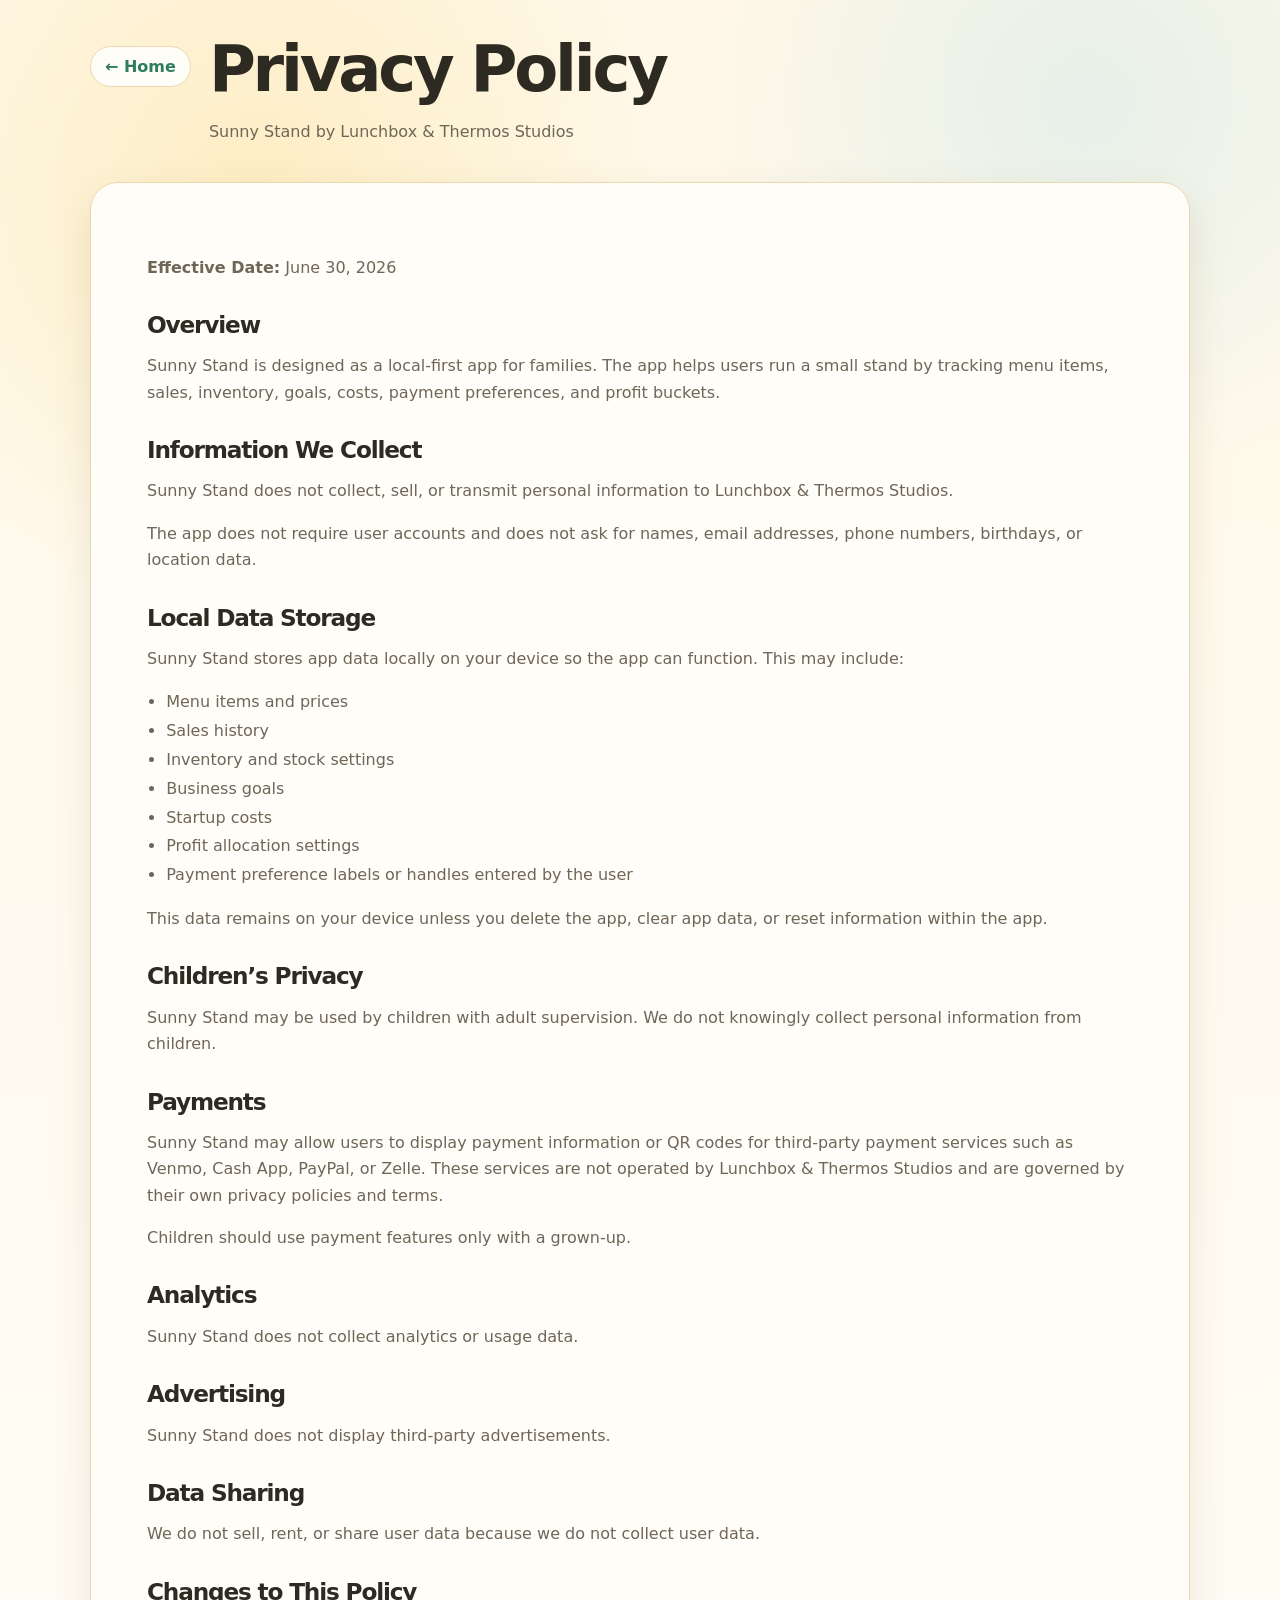
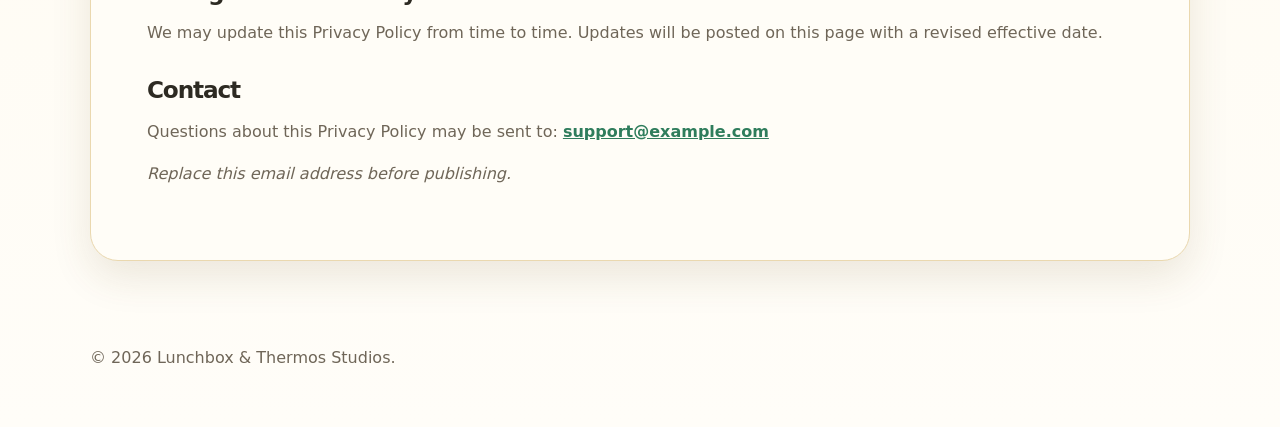
==== privacy.html @ b52ffb4a "Add files via upload" ====
<!doctype html>
<html lang="en">
<head>
  <meta charset="utf-8" />
  <meta name="viewport" content="width=device-width, initial-scale=1" />
  <title>Privacy Policy | Lunchbox & Thermos Studios</title>
  <link rel="stylesheet" href="styles.css" />
</head>
<body>
  <header class="site-header compact">
    <a class="back-link" href="index.html">← Home</a>
    <div>
      <h1>Privacy Policy</h1>
      <p>Sunny Stand by Lunchbox & Thermos Studios</p>
    </div>
  </header>

  <main class="document">
    <p><strong>Effective Date:</strong> June 30, 2026</p>

    <h2>Overview</h2>
    <p>Sunny Stand is designed as a local-first app for families. The app helps users run a small stand by tracking menu items, sales, inventory, goals, costs, payment preferences, and profit buckets.</p>

    <h2>Information We Collect</h2>
    <p>Sunny Stand does not collect, sell, or transmit personal information to Lunchbox & Thermos Studios.</p>
    <p>The app does not require user accounts and does not ask for names, email addresses, phone numbers, birthdays, or location data.</p>

    <h2>Local Data Storage</h2>
    <p>Sunny Stand stores app data locally on your device so the app can function. This may include:</p>
    <ul>
      <li>Menu items and prices</li>
      <li>Sales history</li>
      <li>Inventory and stock settings</li>
      <li>Business goals</li>
      <li>Startup costs</li>
      <li>Profit allocation settings</li>
      <li>Payment preference labels or handles entered by the user</li>
    </ul>
    <p>This data remains on your device unless you delete the app, clear app data, or reset information within the app.</p>

    <h2>Children’s Privacy</h2>
    <p>Sunny Stand may be used by children with adult supervision. We do not knowingly collect personal information from children.</p>

    <h2>Payments</h2>
    <p>Sunny Stand may allow users to display payment information or QR codes for third-party payment services such as Venmo, Cash App, PayPal, or Zelle. These services are not operated by Lunchbox & Thermos Studios and are governed by their own privacy policies and terms.</p>
    <p>Children should use payment features only with a grown-up.</p>

    <h2>Analytics</h2>
    <p>Sunny Stand does not collect analytics or usage data.</p>

    <h2>Advertising</h2>
    <p>Sunny Stand does not display third-party advertisements.</p>

    <h2>Data Sharing</h2>
    <p>We do not sell, rent, or share user data because we do not collect user data.</p>

    <h2>Changes to This Policy</h2>
    <p>We may update this Privacy Policy from time to time. Updates will be posted on this page with a revised effective date.</p>

    <h2>Contact</h2>
    <p>Questions about this Privacy Policy may be sent to: <a href="mailto:support@example.com">support@example.com</a></p>
    <p><em>Replace this email address before publishing.</em></p>
  </main>

  <footer>
    <p>© <span id="year"></span> Lunchbox & Thermos Studios.</p>
  </footer>
  <script>document.getElementById('year').textContent = new Date().getFullYear();</script>
</body>
</html>
---- styles.css ----
:root {
  --cream: #fff8e8;
  --paper: #fffdf7;
  --ink: #2d2a22;
  --muted: #6f6658;
  --lemon: #f7c948;
  --green: #2f7d5c;
  --sky: #8ed1e8;
  --peach: #f8b88b;
  --border: #ead8af;
  --shadow: 0 16px 40px rgba(97, 73, 28, 0.12);
  --radius: 24px;
  font-family: Inter, ui-sans-serif, system-ui, -apple-system, BlinkMacSystemFont, "Segoe UI", sans-serif;
}

* { box-sizing: border-box; }
body {
  margin: 0;
  color: var(--ink);
  background:
    radial-gradient(circle at 20% 10%, rgba(247, 201, 72, .24), transparent 26rem),
    radial-gradient(circle at 85% 5%, rgba(142, 209, 232, .22), transparent 24rem),
    linear-gradient(180deg, var(--cream), #fffdf8);
  min-height: 100vh;
}

.site-header, main, footer { width: min(1100px, calc(100% - 32px)); margin: 0 auto; }
.site-header { display: flex; gap: 18px; align-items: center; padding: 36px 0 20px; }
.site-header.compact { align-items: flex-start; }
.brand-mark { width: 64px; height: 64px; border-radius: 22px; display: grid; place-items: center; font-size: 34px; background: var(--paper); box-shadow: var(--shadow); border: 1px solid var(--border); }
h1, h2, h3 { margin: 0; line-height: 1.05; }
h1 { font-size: clamp(2rem, 5vw, 4rem); letter-spacing: -0.05em; }
h2 { font-size: clamp(2rem, 4vw, 3.75rem); letter-spacing: -0.05em; }
h3 { font-size: 1.45rem; }
p { line-height: 1.65; color: var(--muted); }

.hero { padding: 48px; background: rgba(255,255,255,.72); border: 1px solid var(--border); border-radius: 36px; box-shadow: var(--shadow); }
.hero p:last-child { font-size: 1.15rem; max-width: 760px; }
.eyebrow { color: var(--green); text-transform: uppercase; letter-spacing: .16em; font-weight: 800; font-size: .78rem; }
.card-grid { display: grid; grid-template-columns: repeat(3, 1fr); gap: 18px; margin: 24px 0; }
.card { background: var(--paper); border: 1px solid var(--border); border-radius: var(--radius); padding: 26px; box-shadow: var(--shadow); }
.card.featured { grid-column: span 1; }
.card.muted { background: rgba(255,255,255,.58); }
.app-icon { width: 56px; height: 56px; border-radius: 18px; display: grid; place-items: center; background: #fff4b8; font-size: 30px; margin-bottom: 14px; }
ul { color: var(--muted); line-height: 1.8; padding-left: 1.2rem; }
.policy-links { margin: 30px 0 50px; padding: 32px; border-radius: var(--radius); background: #fef2c7; border: 1px solid var(--border); }
.button-row { display: flex; gap: 12px; flex-wrap: wrap; }
a { color: var(--green); font-weight: 750; }
.button-row a { text-decoration: none; background: var(--green); color: white; padding: 12px 18px; border-radius: 999px; }
.back-link { margin-top: 10px; text-decoration: none; background: var(--paper); border: 1px solid var(--border); padding: 10px 14px; border-radius: 999px; }
.document { background: var(--paper); border: 1px solid var(--border); border-radius: 28px; padding: clamp(24px, 5vw, 56px); box-shadow: var(--shadow); margin-bottom: 48px; }
.document h2 { font-size: 1.45rem; margin-top: 2rem; }
footer { padding: 20px 0 40px; }

@media (max-width: 800px) {
  .site-header { align-items: flex-start; }
  .card-grid { grid-template-columns: 1fr; }
  .hero { padding: 28px; }
}
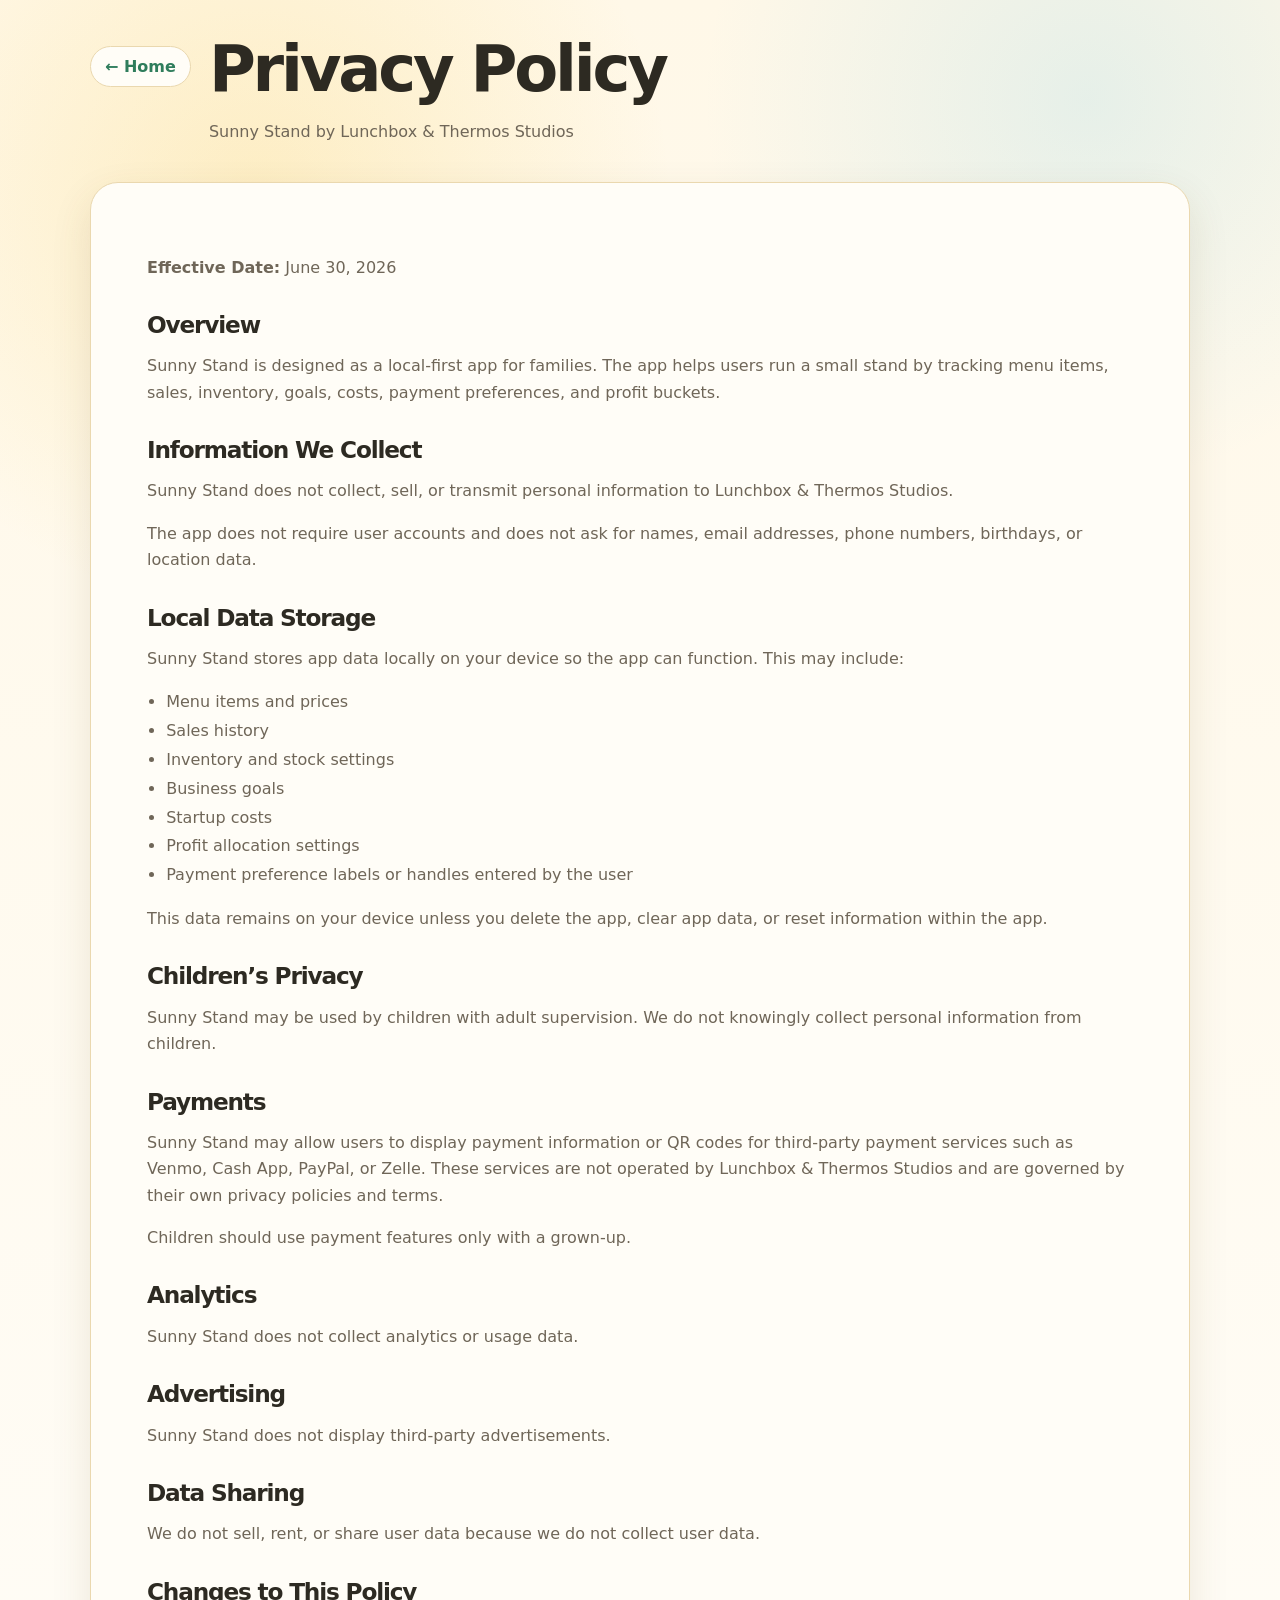
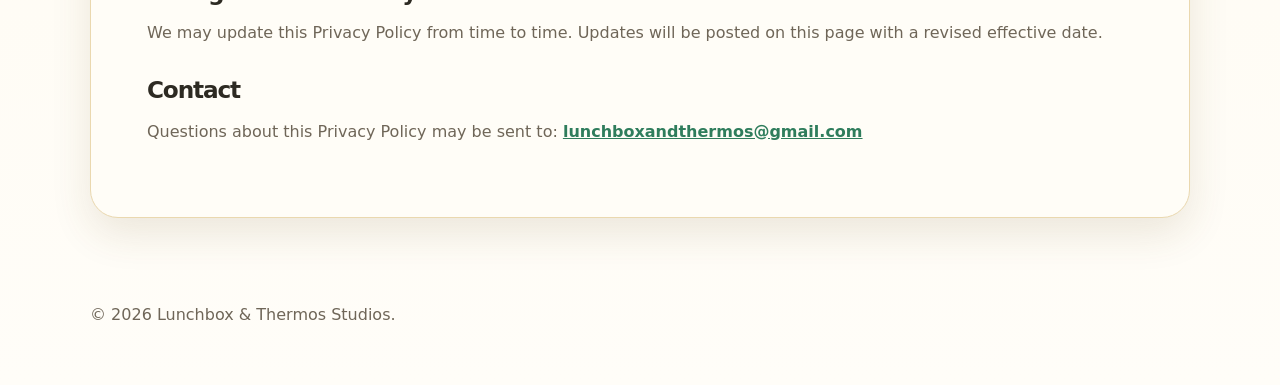
==== commit 630a3ca1: "Update privacy.html" ====
--- a/privacy.html
+++ b/privacy.html
@@ -58,8 +58,7 @@
     <p>We may update this Privacy Policy from time to time. Updates will be posted on this page with a revised effective date.</p>
 
     <h2>Contact</h2>
-    <p>Questions about this Privacy Policy may be sent to: <a href="mailto:support@example.com">support@example.com</a></p>
-    <p><em>Replace this email address before publishing.</em></p>
+    <p>Questions about this Privacy Policy may be sent to: <a href="mailto:lunchboxandthermos@gmail.com">lunchboxandthermos@gmail.com</a></p>
   </main>
 
   <footer>
